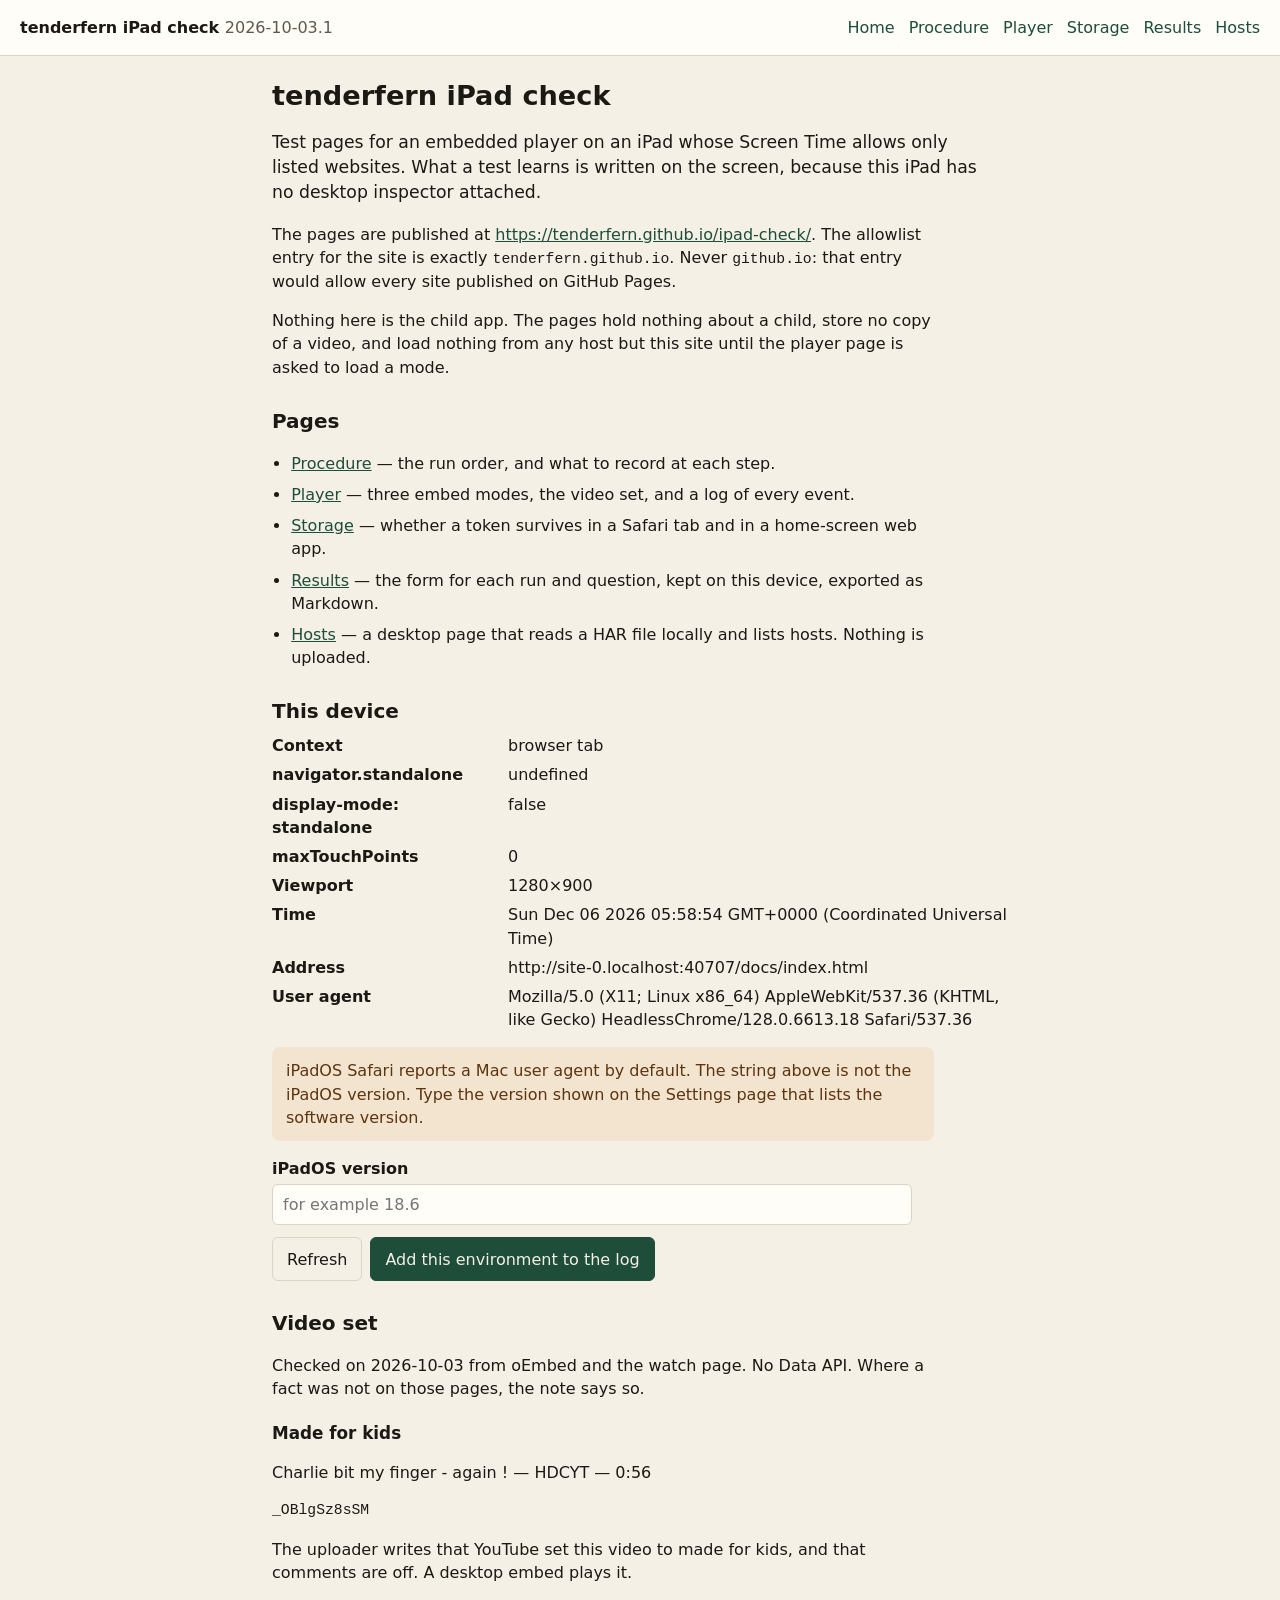
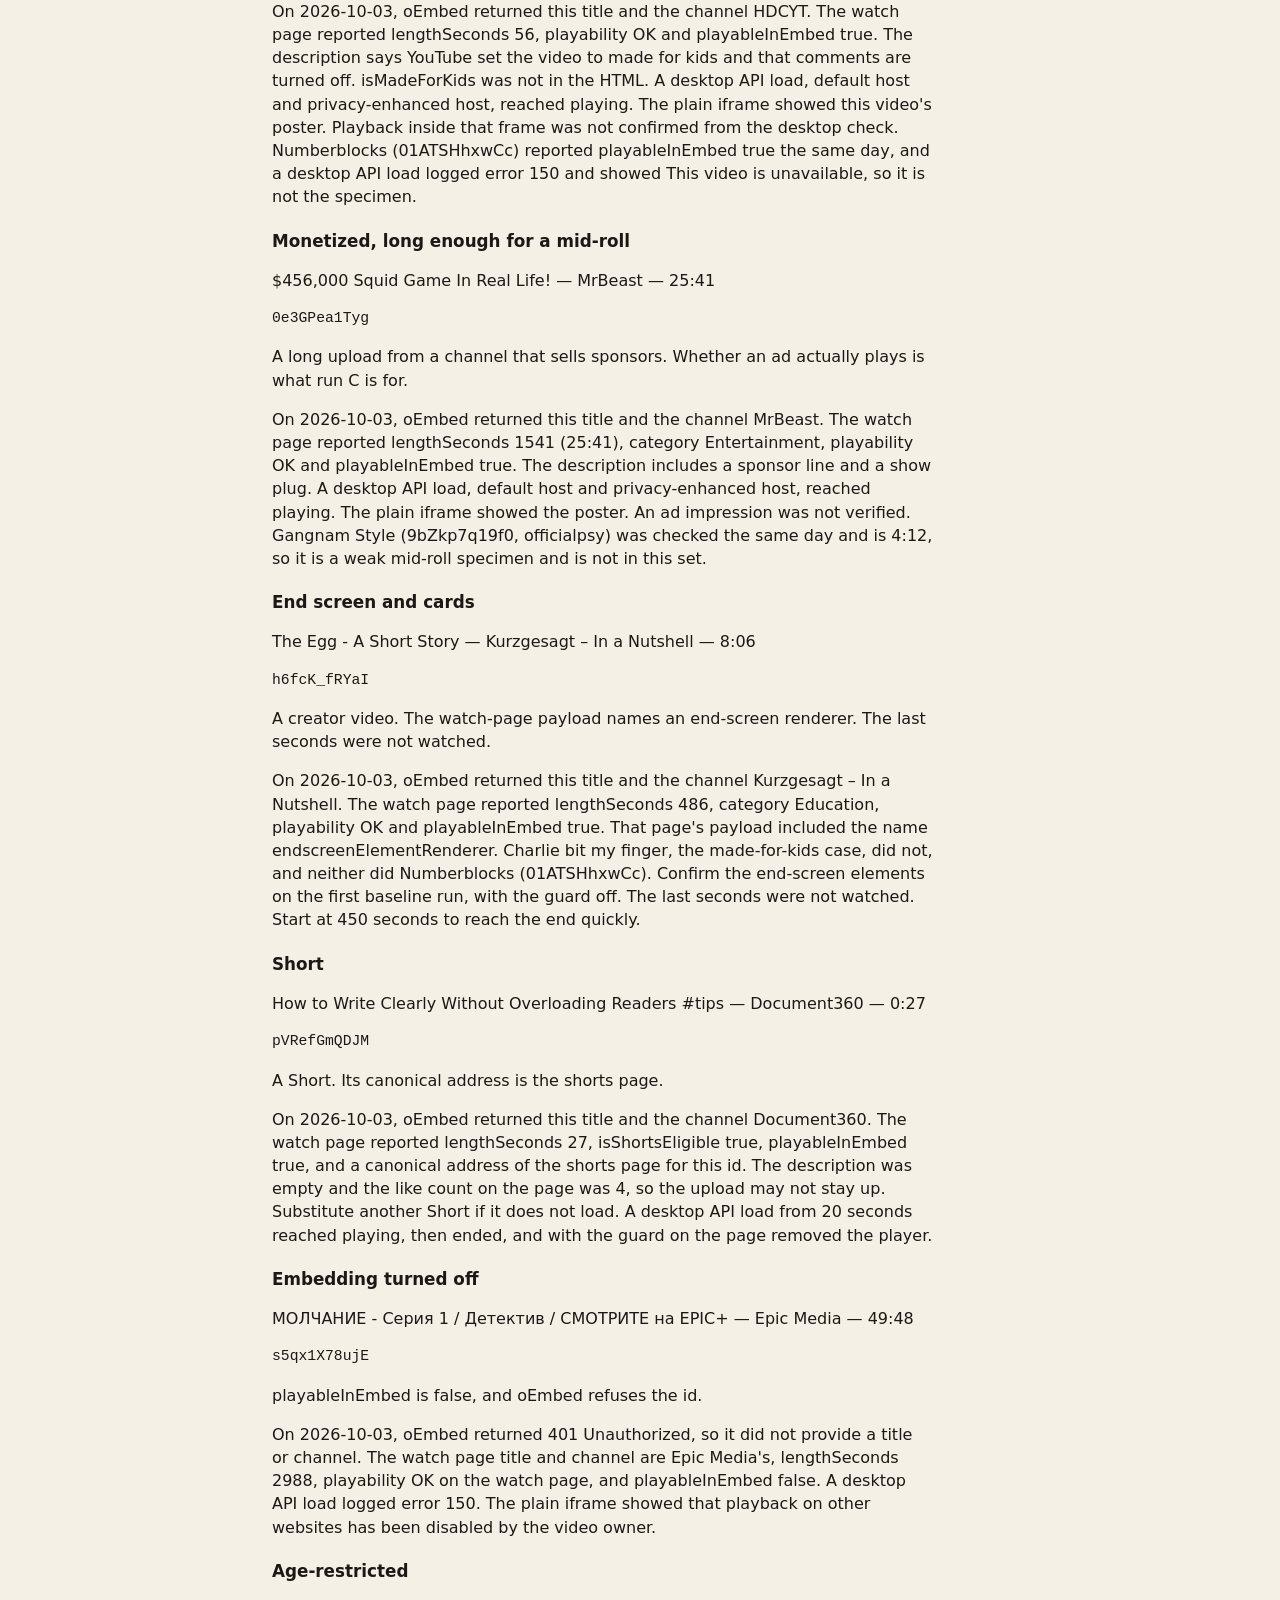
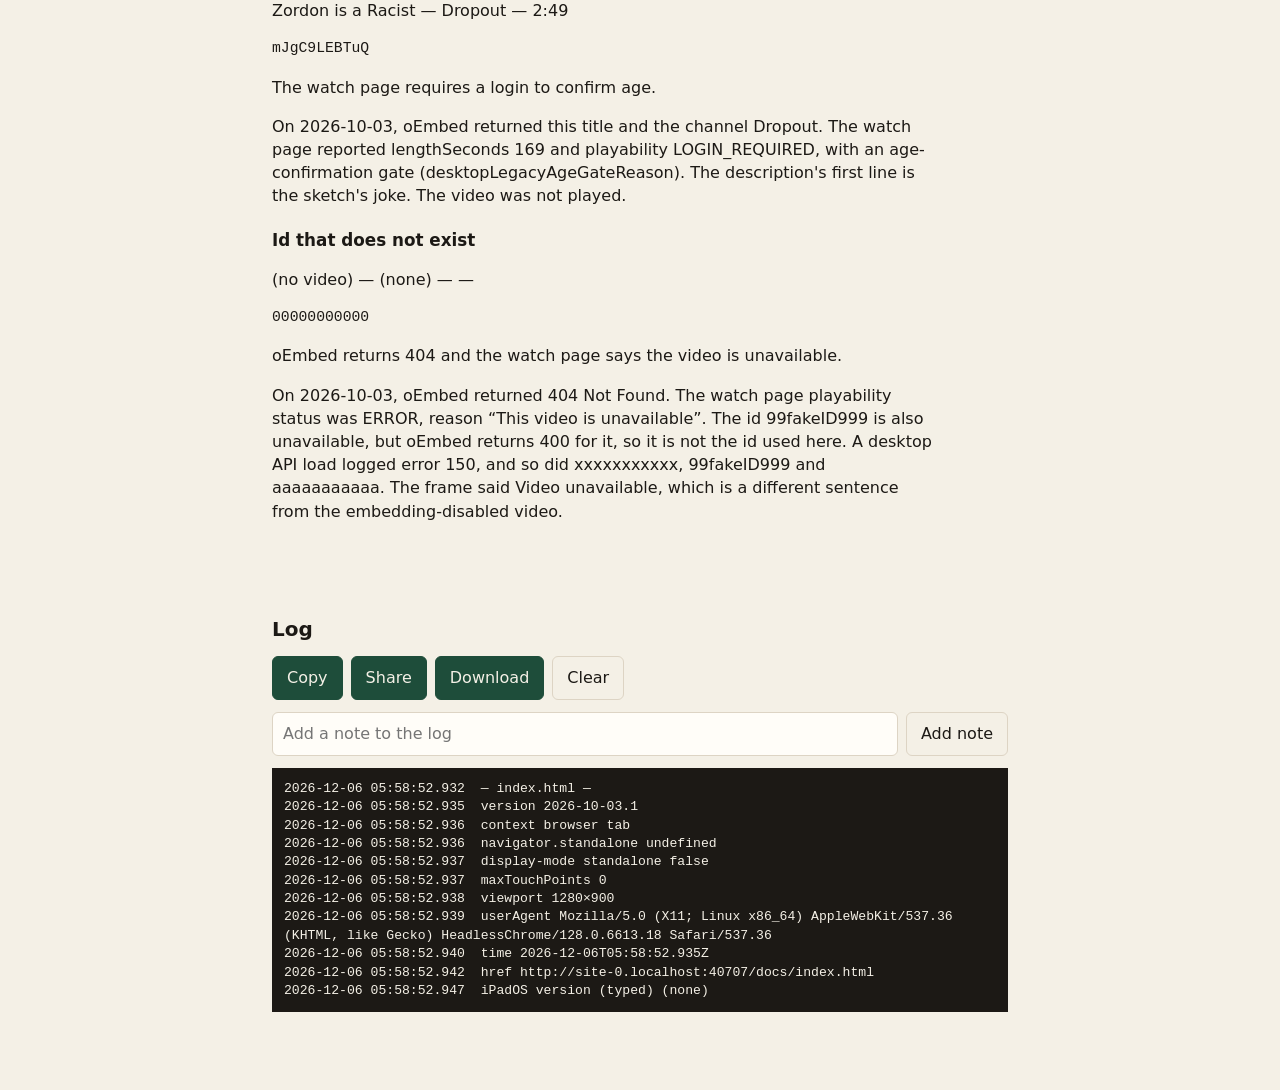
==== docs/index.html @ b4f8847c "Static pages for finding out what an embedded player does on an iPad when Screen Time allows only li" ====
<!DOCTYPE html>
<html lang="en">
<head>
  <meta charset="utf-8">
  <meta name="viewport" content="width=device-width, initial-scale=1">
  <meta name="tf-version" content="2026-10-03.1">
  <meta name="theme-color" content="#f4f0e6">
  <meta name="apple-mobile-web-app-capable" content="yes">
  <meta name="mobile-web-app-capable" content="yes">
  <meta name="apple-mobile-web-app-title" content="iPad check">
  <meta name="apple-mobile-web-app-status-bar-style" content="default">
  <link rel="manifest" href="app.webmanifest?v=2026-10-03.1">
  <link rel="stylesheet" href="style.css?v=2026-10-03.1">
  <title>tenderfern iPad check</title>
</head>
<body>
  <header class="site">
    <p class="brand"><a href="index.html">tenderfern iPad check</a> <span class="version">2026-10-03.1</span></p>
    <nav>
      <a href="index.html" aria-current="page">Home</a>
      <a href="procedure.html">Procedure</a>
      <a href="player.html">Player</a>
      <a href="storage.html">Storage</a>
      <a href="results.html">Results</a>
      <a href="har.html">Hosts</a>
    </nav>
  </header>
  <main>
    <h1>tenderfern iPad check</h1>
    <p class="lede">Test pages for an embedded player on an iPad whose Screen Time allows only listed websites. What a test learns is written on the screen, because this iPad has no desktop inspector attached.</p>
    <p>The pages are published at <a href="https://tenderfern.github.io/ipad-check/">https://tenderfern.github.io/ipad-check/</a>. The allowlist entry for the site is exactly <code>tenderfern.github.io</code>. Never <code>github.io</code>: that entry would allow every site published on GitHub Pages.</p>
    <p>Nothing here is the child app. The pages hold nothing about a child, store no copy of a video, and load nothing from any host but this site until the player page is asked to load a mode.</p>
    <h2>Pages</h2>
    <ul class="page-list">
      <li><a href="procedure.html">Procedure</a> — the run order, and what to record at each step.</li>
      <li><a href="player.html">Player</a> — three embed modes, the video set, and a log of every event.</li>
      <li><a href="storage.html">Storage</a> — whether a token survives in a Safari tab and in a home-screen web app.</li>
      <li><a href="results.html">Results</a> — the form for each run and question, kept on this device, exported as Markdown.</li>
      <li><a href="har.html">Hosts</a> — a desktop page that reads a HAR file locally and lists hosts. Nothing is uploaded.</li>
    </ul>
    <h2>This device</h2>
    <dl class="env-grid">
      <dt>Context</dt>
      <dd id="env-context"></dd>
      <dt>navigator.standalone</dt>
      <dd id="env-standalone"></dd>
      <dt>display-mode: standalone</dt>
      <dd id="env-displayMode"></dd>
      <dt>maxTouchPoints</dt>
      <dd id="env-touch"></dd>
      <dt>Viewport</dt>
      <dd id="env-viewport"></dd>
      <dt>Time</dt>
      <dd id="env-time"></dd>
      <dt>Address</dt>
      <dd id="env-href"></dd>
      <dt>User agent</dt>
      <dd id="env-ua"></dd>
    </dl>
    <p class="note">iPadOS Safari reports a Mac user agent by default. The string above is not the iPadOS version. Type the version shown on the Settings page that lists the software version.</p>
    <label class="field">
      <span class="field-label">iPadOS version</span>
      <input id="ipados" type="text" autocomplete="off" placeholder="for example 18.6">
    </label>
    <div class="actions">
      <button type="button" id="refresh-env" class="secondary">Refresh</button>
      <button type="button" id="log-env">Add this environment to the log</button>
    </div>
    <h2>Video set</h2>
    <p>Checked on 2026-10-03 from oEmbed and the watch page. No Data API. Where a fact was not on those pages, the note says so.</p>
    <div id="video-set"></div>
    <noscript><p class="caution">This page needs JavaScript to fill the environment and the video set.</p></noscript>
  </main>
  <section id="log-panel" class="panel"></section>
  <script src="config.js?v=2026-10-03.1"></script>
  <script src="log.js?v=2026-10-03.1"></script>
  <script src="home.js?v=2026-10-03.1"></script>
</body>
</html>
---- docs/style.css ----
:root {
  color-scheme: light;
  --bg: #f4f0e6;
  --ink: #1c1915;
  --muted: #5e584e;
  --line: #ddd4c4;
  --paper: #fffdf8;
  --accent: #1e4d3a;
  --accent-ink: #f4f0e6;
  --warn-bg: #f3e4cf;
  --warn-ink: #5c3410;
  --slot: #171614;
  --slot-ink: #f4f0e6;
  --log: #1c1915;
  --log-ink: #f4f0e6;
  --focus: #1e4d3a;
}

* { box-sizing: border-box; }

html { font-size: 100%; }

body {
  margin: 0;
  background: var(--bg);
  color: var(--ink);
  font-family: system-ui, sans-serif;
  line-height: 1.45;
}

a { color: var(--accent); }
a:hover { text-decoration: none; }

:focus-visible {
  outline: 3px solid var(--focus);
  outline-offset: 2px;
}

.site {
  display: flex;
  flex-wrap: wrap;
  gap: 8px 20px;
  align-items: baseline;
  justify-content: space-between;
  padding: 16px 20px;
  border-bottom: 1px solid var(--line);
  background: var(--paper);
}

.brand {
  margin: 0;
  font-weight: 650;
}

.brand a { color: inherit; text-decoration: none; }

.version {
  font-weight: 450;
  color: var(--muted);
  font-variant-numeric: tabular-nums;
}

nav { display: flex; flex-wrap: wrap; gap: 8px 14px; }

nav a { text-decoration: none; }

main {
  width: min(46rem, calc(100% - 32px));
  margin: 0 auto;
  padding: 24px 0 48px;
}

body.wide main { width: min(70rem, calc(100% - 32px)); }

h1 { font-size: 1.7rem; line-height: 1.2; margin: 0 0 12px; }
h2 { font-size: 1.25rem; margin: 28px 0 8px; }
h3 { font-size: 1.05rem; margin: 20px 0 8px; }

p, li { max-width: 65ch; }

.lede { font-size: 1.08rem; }

.note, .caution {
  background: var(--warn-bg);
  color: var(--warn-ink);
  padding: 12px 14px;
  border-radius: 8px;
}

.note p, .caution p { margin: 0 0 8px; max-width: none; }
.note p:last-child, .caution p:last-child { margin-bottom: 0; }

code, .mono {
  font-family: ui-monospace, "Cascadia Mono", "Segoe UI Mono", monospace;
  font-size: 0.92em;
}

fieldset {
  border: 1px solid var(--line);
  border-radius: 8px;
  background: var(--paper);
  margin: 0 0 16px;
  padding: 8px 14px 12px;
}

legend { padding: 0 6px; font-weight: 650; }

.choice {
  display: flex;
  gap: 10px;
  align-items: flex-start;
  padding: 8px 0;
  max-width: none;
}

.choice input {
  width: 1.35rem;
  height: 1.35rem;
  margin-top: 0.15rem;
  flex: 0 0 auto;
}

.choice span { display: block; }

.muted { color: var(--muted); }

label.field {
  display: block;
  margin: 0 0 12px;
  max-width: none;
}

label.field .field-label {
  display: block;
  font-weight: 600;
  margin-bottom: 4px;
}

label.field .muted {
  display: block;
  font-weight: 400;
  margin-bottom: 4px;
}

input[type="text"],
input[type="number"],
input[type="date"],
input[type="url"],
textarea,
select {
  font: inherit;
  color: inherit;
  background: var(--paper);
  border: 1px solid var(--line);
  border-radius: 6px;
  padding: 8px 10px;
  width: min(100%, 40rem);
}

textarea { min-height: 6.5rem; resize: vertical; }

.inline {
  display: flex;
  flex-wrap: wrap;
  gap: 12px 20px;
  align-items: end;
}

.inline label.field { margin: 0; }

button, .button {
  font: inherit;
  min-height: 44px;
  padding: 8px 14px;
  border-radius: 6px;
  border: 1px solid var(--accent);
  background: var(--accent);
  color: var(--accent-ink);
  cursor: pointer;
}

button.secondary, .button.secondary {
  background: transparent;
  color: var(--ink);
  border-color: var(--line);
}

.actions { display: flex; flex-wrap: wrap; gap: 8px; margin: 12px 0; }

.player-slot {
  position: relative;
  width: 100%;
  min-width: 200px;
  min-height: 200px;
  aspect-ratio: 16 / 9;
  background: var(--slot);
  color: var(--slot-ink);
  overflow: hidden;
}

.player-slot iframe {
  position: absolute;
  inset: 0;
  width: 100% !important;
  height: 100% !important;
  border: 0;
}

.placeholder, .guard-panel {
  position: absolute;
  inset: 0;
  display: flex;
  flex-direction: column;
  align-items: center;
  justify-content: center;
  padding: 16px;
  text-align: center;
}

.placeholder p, .guard-panel p { max-width: 36rem; }

.guard-panel { background: var(--warn-bg); color: var(--warn-ink); }

.status-list { list-style: none; padding: 0; margin: 12px 0; }
.status-list li { max-width: none; margin: 0 0 4px; }

.checklist { padding-left: 1.2rem; }
.checklist li { margin: 0 0 6px; }

table {
  border-collapse: collapse;
  width: 100%;
  background: var(--paper);
  font-size: 0.95rem;
}

th, td {
  border: 1px solid var(--line);
  padding: 6px 8px;
  text-align: left;
  vertical-align: top;
}

th { background: #efeae0; }

caption {
  caption-side: top;
  text-align: left;
  font-weight: 650;
  padding: 8px 0;
}

.table-wrap { overflow-x: auto; margin: 8px 0 16px; }

table input[type="text"] { width: 11rem; min-width: 8rem; }

.env-grid {
  display: grid;
  grid-template-columns: minmax(9rem, 14rem) 1fr;
  gap: 6px 12px;
  margin: 0;
}

.env-grid dt { font-weight: 600; }
.env-grid dd { margin: 0; overflow-wrap: anywhere; }

.log-view {
  margin: 0;
  min-height: 8rem;
  max-height: 50vh;
  overflow: auto;
  padding: 12px;
  background: var(--log);
  color: var(--log-ink);
  white-space: pre-wrap;
  overflow-wrap: anywhere;
  font-family: ui-monospace, "Cascadia Mono", "Segoe UI Mono", monospace;
  font-size: 0.82rem;
  line-height: 1.4;
}

.log-status { min-height: 1.4em; color: var(--muted); margin: 8px 0; }

#log-panel {
  width: min(46rem, calc(100% - 32px));
  margin: 0 auto 48px;
}

body.wide #log-panel {
  width: min(70rem, calc(100% - 32px));
}

.page-list { padding-left: 1.2rem; }
.page-list li { margin: 0 0 8px; }

details { margin: 6px 0 10px; }
summary { cursor: pointer; }

.filename { overflow-wrap: anywhere; }
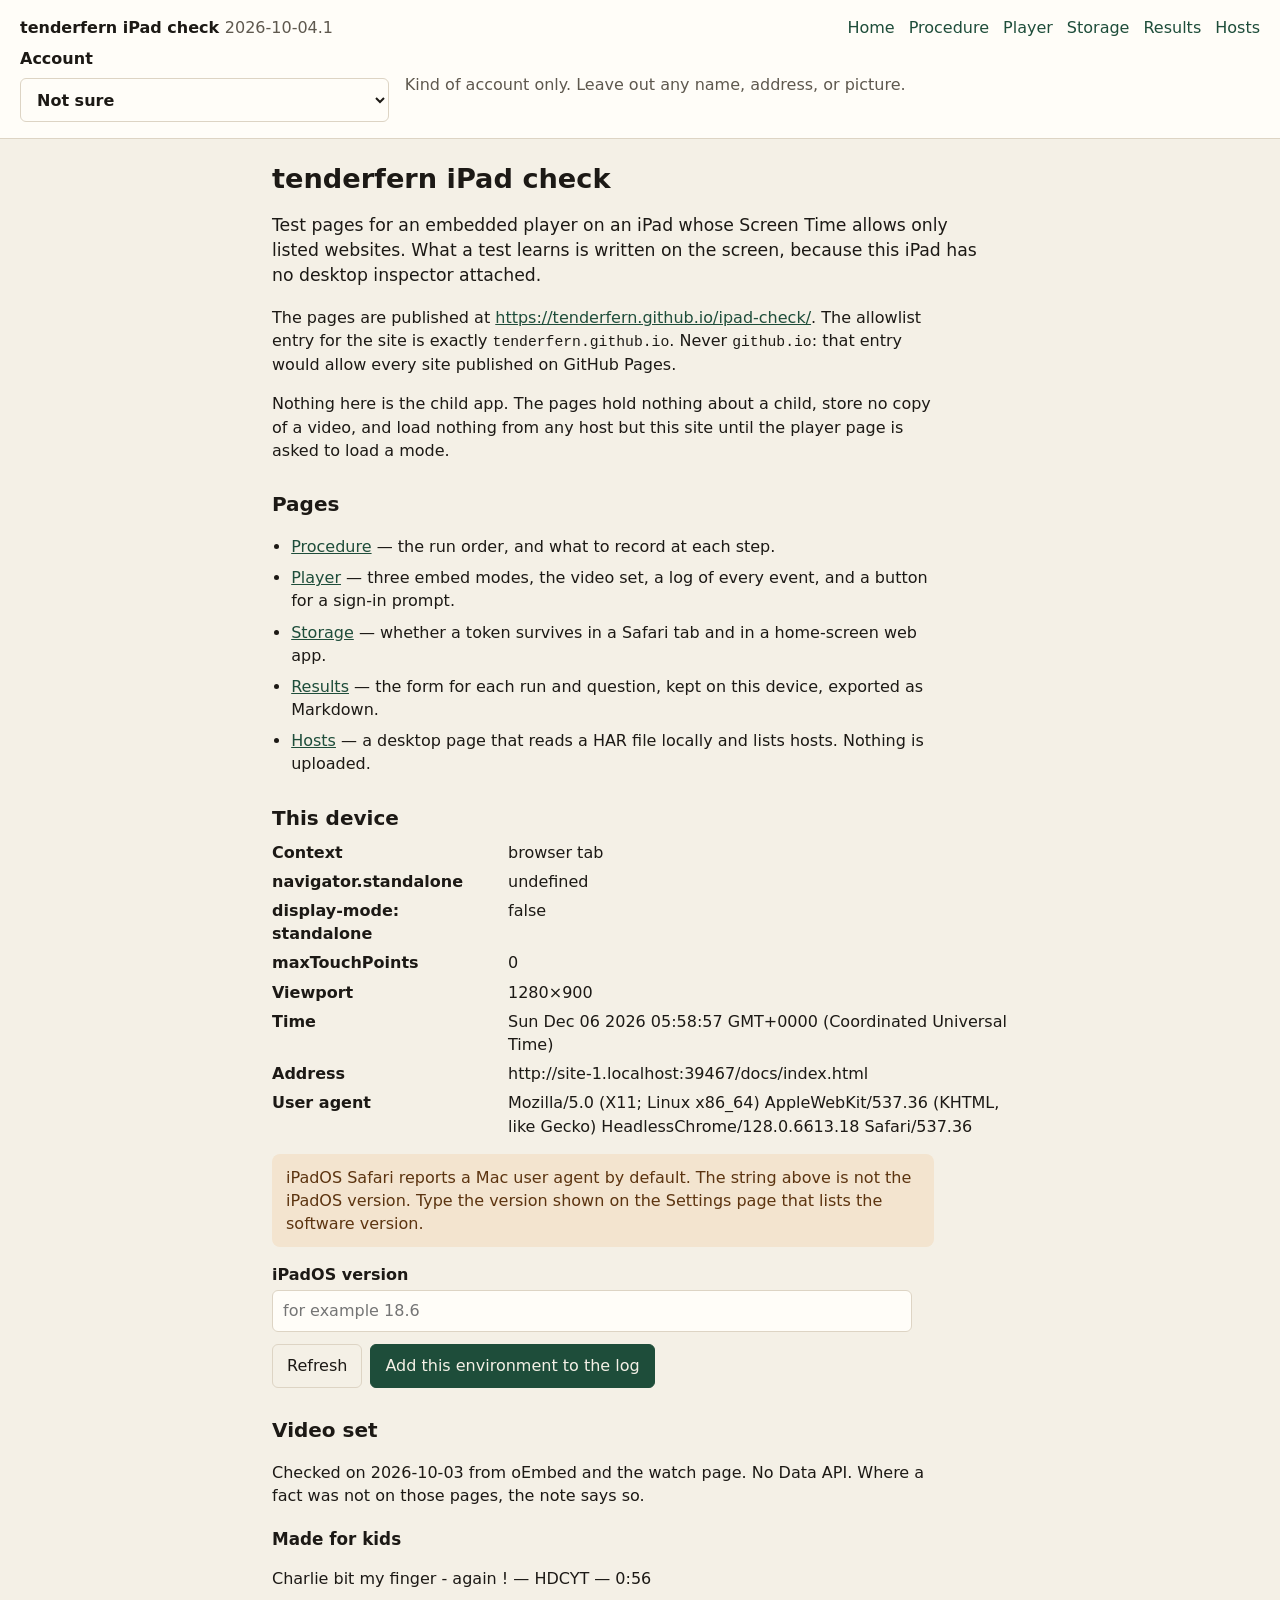
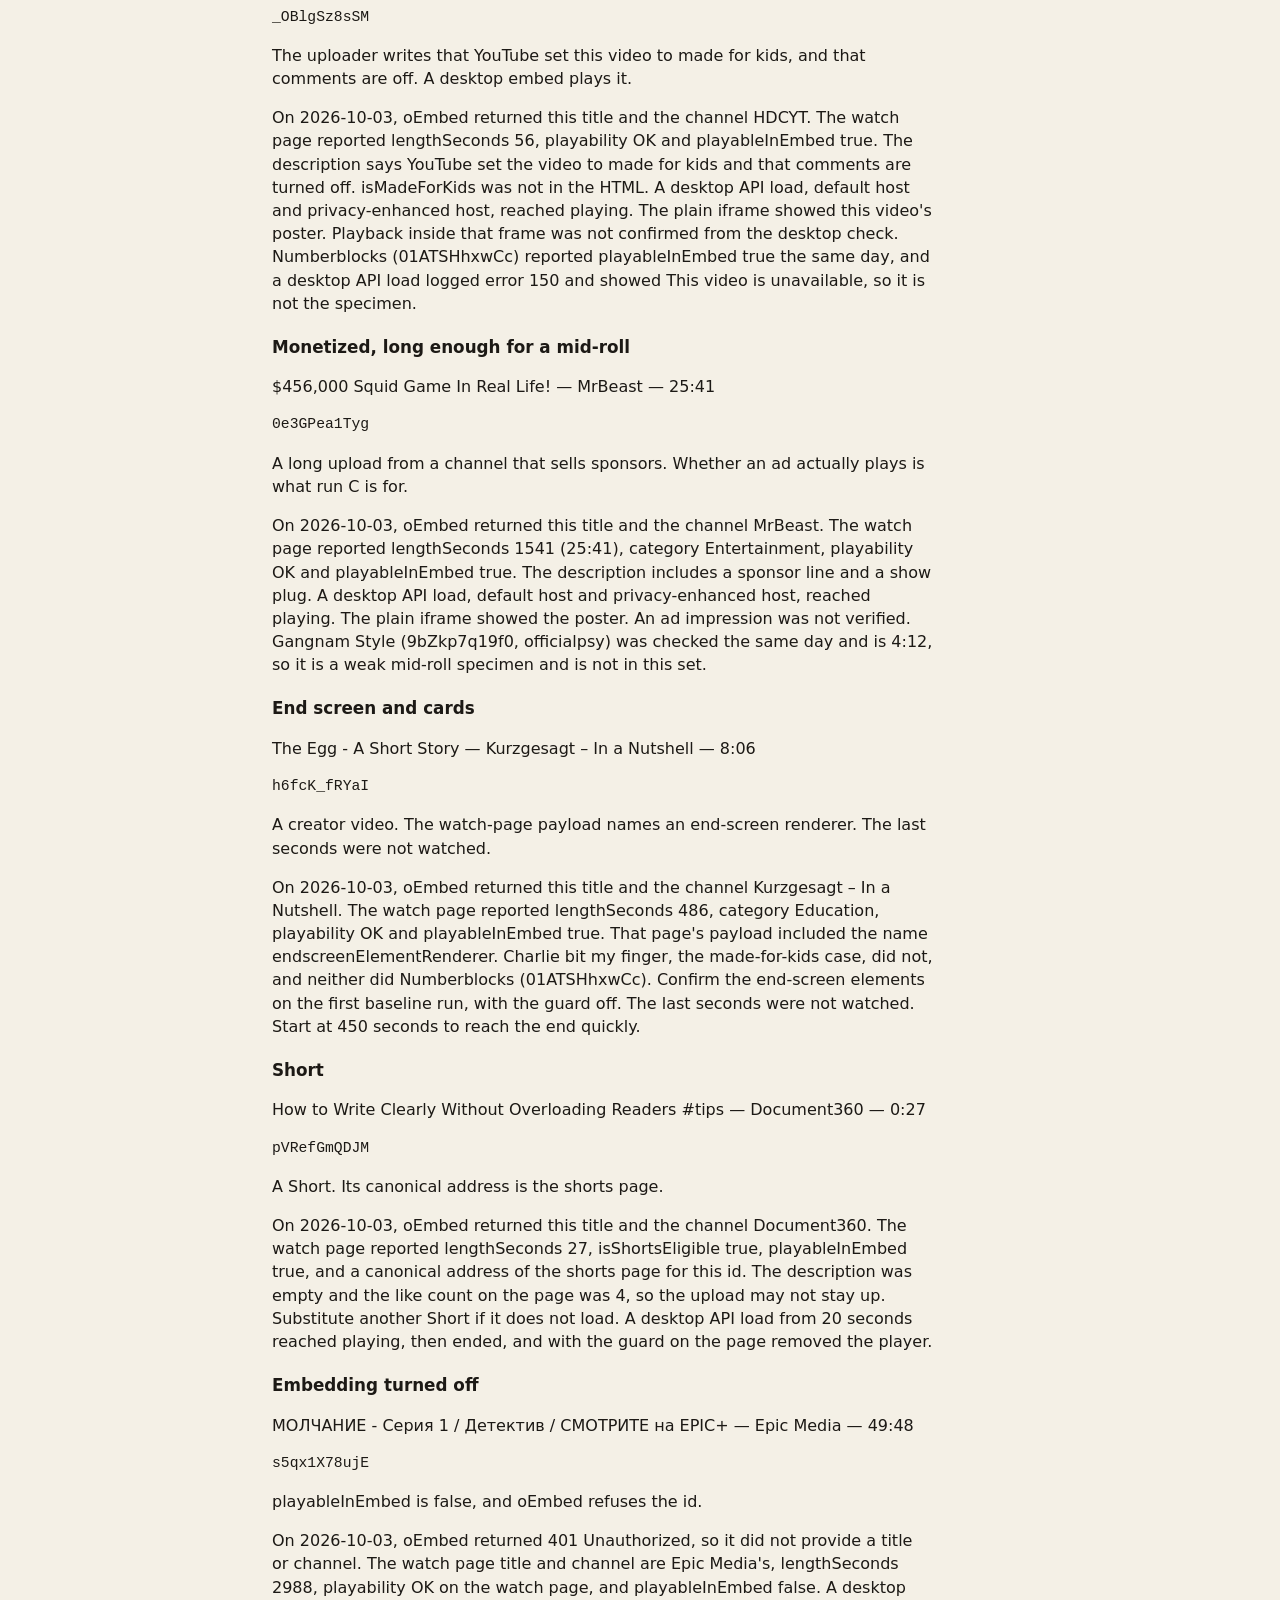
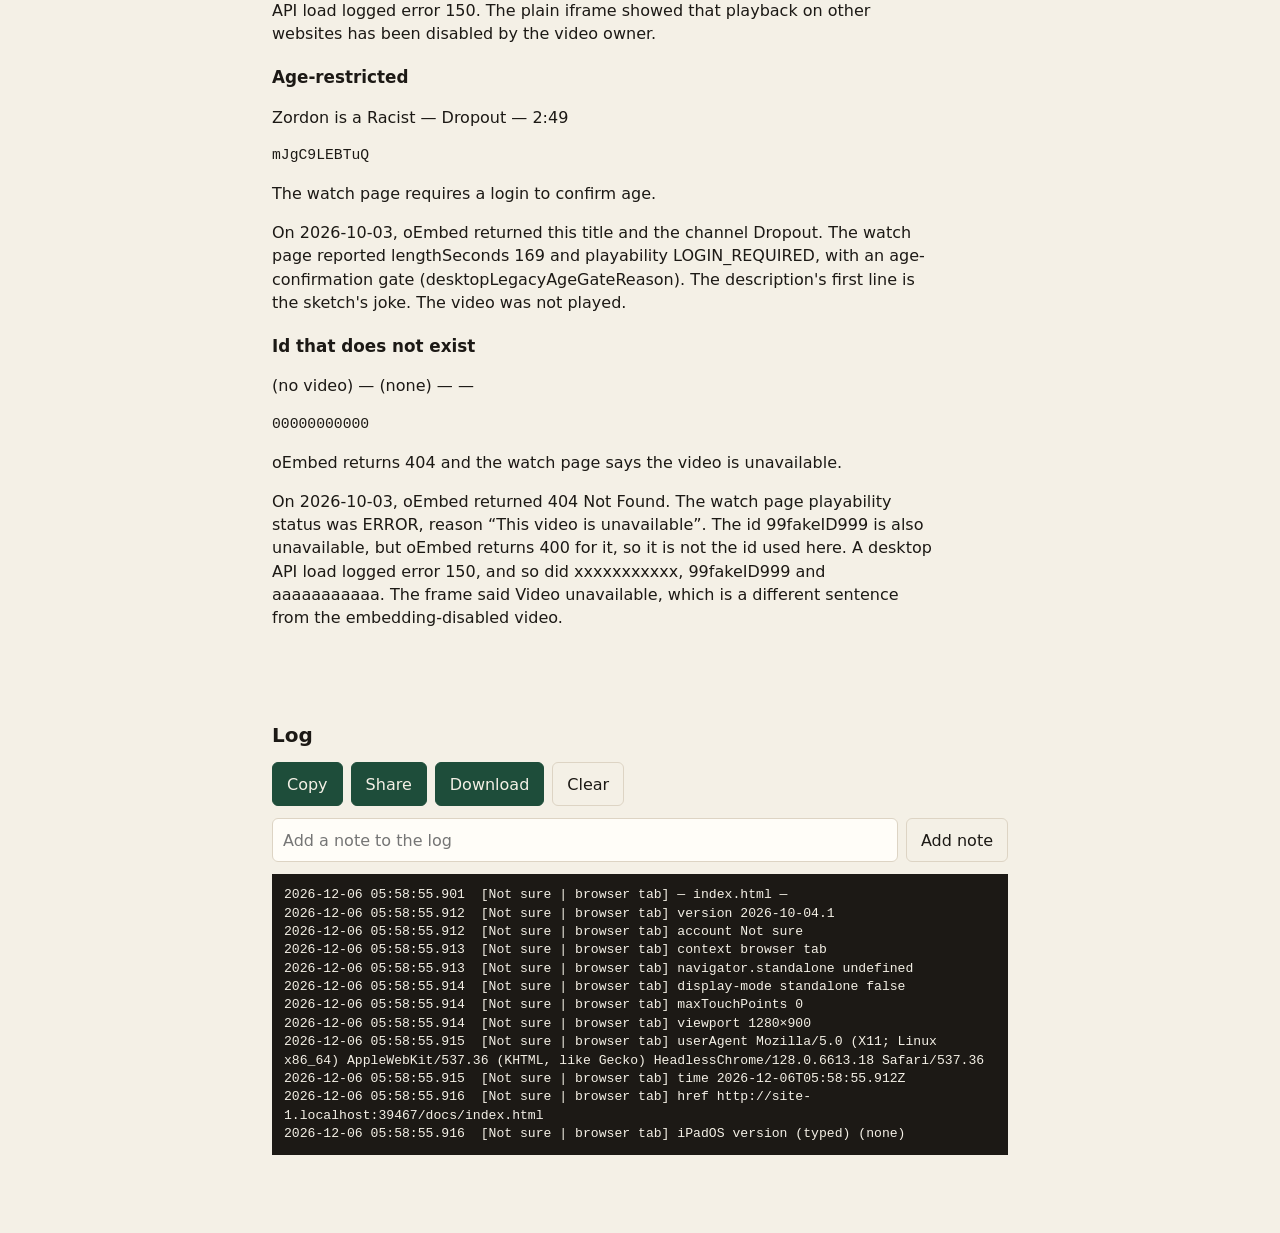
==== commit fe518c92: "Implemented the sign-in amendment" ====
--- a/docs/index.html
+++ b/docs/index.html
@@ -3,19 +3,19 @@
 <head>
   <meta charset="utf-8">
   <meta name="viewport" content="width=device-width, initial-scale=1">
-  <meta name="tf-version" content="2026-10-03.1">
+  <meta name="tf-version" content="2026-10-04.1">
   <meta name="theme-color" content="#f4f0e6">
   <meta name="apple-mobile-web-app-capable" content="yes">
   <meta name="mobile-web-app-capable" content="yes">
   <meta name="apple-mobile-web-app-title" content="iPad check">
   <meta name="apple-mobile-web-app-status-bar-style" content="default">
-  <link rel="manifest" href="app.webmanifest?v=2026-10-03.1">
-  <link rel="stylesheet" href="style.css?v=2026-10-03.1">
+  <link rel="manifest" href="app.webmanifest?v=2026-10-04.1">
+  <link rel="stylesheet" href="style.css?v=2026-10-04.1">
   <title>tenderfern iPad check</title>
 </head>
 <body>
   <header class="site">
-    <p class="brand"><a href="index.html">tenderfern iPad check</a> <span class="version">2026-10-03.1</span></p>
+    <p class="brand"><a href="index.html">tenderfern iPad check</a> <span class="version">2026-10-04.1</span></p>
     <nav>
       <a href="index.html" aria-current="page">Home</a>
       <a href="procedure.html">Procedure</a>
@@ -33,7 +33,7 @@
     <h2>Pages</h2>
     <ul class="page-list">
       <li><a href="procedure.html">Procedure</a> — the run order, and what to record at each step.</li>
-      <li><a href="player.html">Player</a> — three embed modes, the video set, and a log of every event.</li>
+      <li><a href="player.html">Player</a> — three embed modes, the video set, a log of every event, and a button for a sign-in prompt.</li>
       <li><a href="storage.html">Storage</a> — whether a token survives in a Safari tab and in a home-screen web app.</li>
       <li><a href="results.html">Results</a> — the form for each run and question, kept on this device, exported as Markdown.</li>
       <li><a href="har.html">Hosts</a> — a desktop page that reads a HAR file locally and lists hosts. Nothing is uploaded.</li>
@@ -72,8 +72,8 @@
     <noscript><p class="caution">This page needs JavaScript to fill the environment and the video set.</p></noscript>
   </main>
   <section id="log-panel" class="panel"></section>
-  <script src="config.js?v=2026-10-03.1"></script>
-  <script src="log.js?v=2026-10-03.1"></script>
-  <script src="home.js?v=2026-10-03.1"></script>
+  <script src="config.js?v=2026-10-04.1"></script>
+  <script src="log.js?v=2026-10-04.1"></script>
+  <script src="home.js?v=2026-10-04.1"></script>
 </body>
 </html>
--- a/docs/style.css
+++ b/docs/style.css
@@ -62,6 +62,35 @@
 
 nav { display: flex; flex-wrap: wrap; gap: 8px 14px; }
 
+.account-bar {
+  flex: 1 0 100%;
+  display: flex;
+  flex-wrap: wrap;
+  gap: 8px 16px;
+  align-items: center;
+}
+
+.account-bar label {
+  display: flex;
+  flex-wrap: wrap;
+  gap: 8px;
+  align-items: center;
+  font-weight: 650;
+}
+
+.account-bar select {
+  font: inherit;
+  min-height: 44px;
+  min-width: 16rem;
+  padding: 8px 12px;
+  border-radius: 6px;
+  border: 1px solid var(--line);
+  background: var(--paper);
+  color: var(--ink);
+}
+
+.account-bar p { margin: 0; }
+
 nav a { text-decoration: none; }
 
 main {
